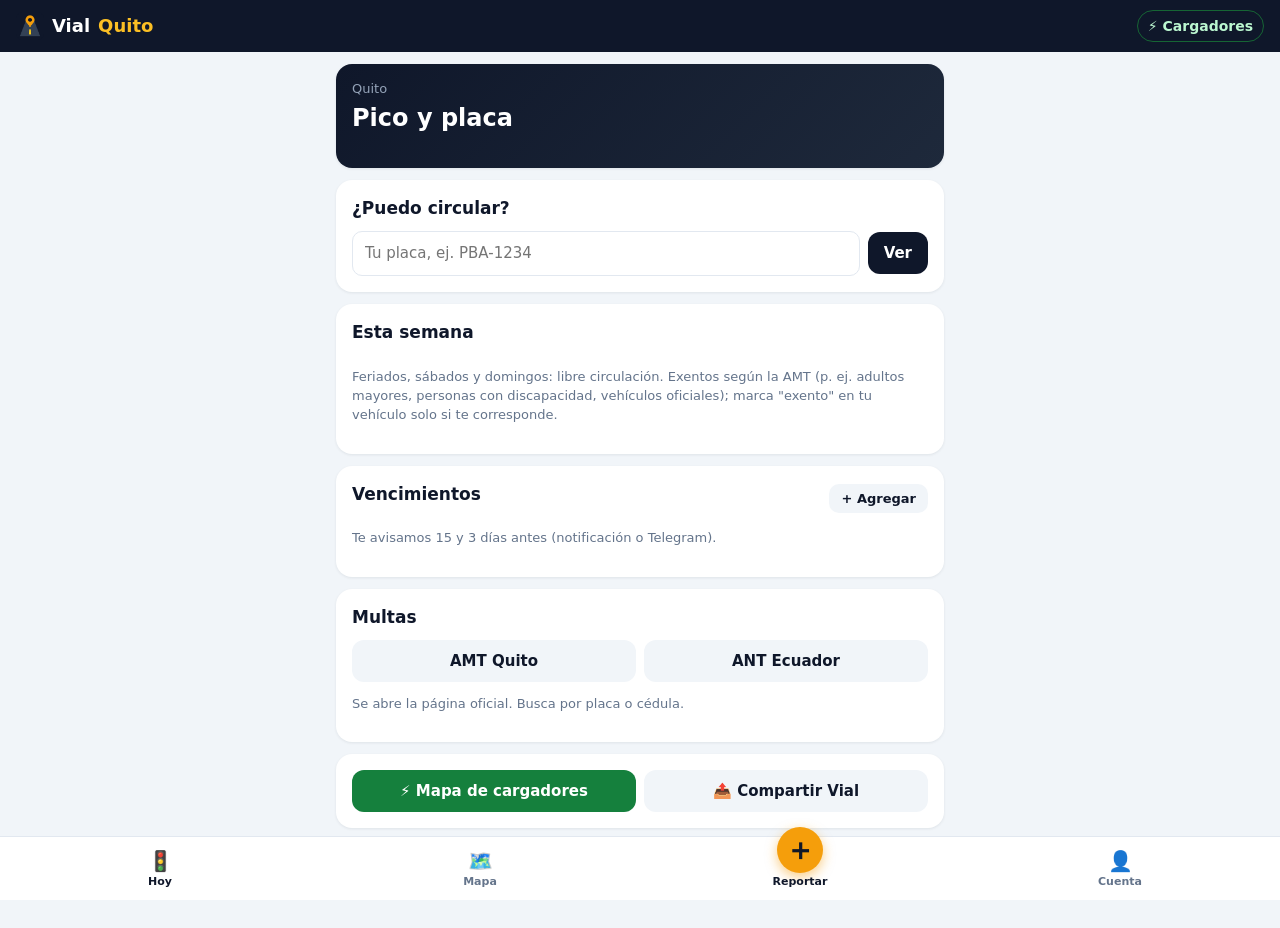
==== web/index.html @ c2eb2da4 "Vial Quito: PWA, app Android (TWA), esquema Supabase y funciones Co-Authored-By: Claude Opus 5.5 <no" ====
<!doctype html>
<html lang="es">
<head>
<meta charset="utf-8">
<meta name="viewport" content="width=device-width, initial-scale=1, viewport-fit=cover">
<title>Vial Quito · Pico y placa y reportes de tránsito en vivo</title>
<meta name="description" content="¿Puedo circular hoy? Pico y placa de Quito con cuenta regresiva, recordatorio de matrícula y revisión, y mapa en vivo de tráfico, accidentes, controles y vías cerradas reportados por la comunidad.">
<meta name="theme-color" content="#0f172a">
<link rel="canonical" href="https://evcarga.github.io/vial/">
<link rel="manifest" href="manifest.webmanifest">
<link rel="icon" href="icons/favicon.png" type="image/png">
<link rel="apple-touch-icon" href="icons/apple-touch-icon.png">
<meta property="og:type" content="website">
<meta property="og:title" content="Vial Quito · ¿Puedo circular hoy?">
<meta property="og:description" content="Pico y placa, vencimientos y mapa en vivo de tráfico, accidentes y controles en Quito.">
<meta property="og:url" content="https://evcarga.github.io/vial/">
<meta property="og:image" content="https://evcarga.github.io/vial/icons/icon-512.png">
<link rel="stylesheet" href="https://unpkg.com/leaflet@1.9.4/dist/leaflet.css">
<link rel="stylesheet" href="styles.css">
</head>
<body>
<header class="top">
  <div class="brand"><img src="icons/icon-192.png" alt="" width="28" height="28"><b>Vial</b><span>Quito</span></div>
  <a class="ev" href="https://evcarga.github.io/" target="_blank" rel="noopener">⚡ Cargadores</a>
</header>

<div id="banner-update" class="banner hidden">
  <span id="banner-update-txt">📲 Hay una nueva versión de la app.</span>
  <a id="banner-update-btn" class="btn sm amber" href="#">Actualizar</a>
</div>

<main>
  <!-- ================= HOY ================= -->
  <section id="tab-hoy" class="tab active">
    <div class="card pp">
      <div class="muted small" id="pp-fecha">Quito</div>
      <h1 id="pp-titulo">Pico y placa</h1>
      <div id="pp-digitos" class="digitos"></div>
      <div id="pp-estado" class="estado"></div>
      <div class="muted small" id="pp-franjas"></div>
    </div>

    <div class="card">
      <h2>¿Puedo circular?</h2>
      <form id="form-placa" class="row">
        <input id="placa-rapida" placeholder="Tu placa, ej. PBA-1234" maxlength="9" autocomplete="off" autocapitalize="characters">
        <button class="btn">Ver</button>
      </form>
      <div id="placa-resultado"></div>
      <div id="mis-vehiculos-hoy"></div>
    </div>

    <div class="card">
      <h2>Esta semana</h2>
      <div id="pp-semana" class="semana"></div>
      <p class="muted small">Feriados, sábados y domingos: libre circulación. Exentos según la AMT (p. ej. adultos mayores, personas con discapacidad, vehículos oficiales); marca "exento" en tu vehículo solo si te corresponde.</p>
    </div>

    <div class="card" id="card-vencimientos">
      <div class="row between"><h2>Vencimientos</h2><button class="btn sm ghost" data-need-login onclick="abrirVencimiento()">+ Agregar</button></div>
      <div id="lista-vencimientos" class="lista"></div>
      <p class="muted small">Te avisamos 15 y 3 días antes (notificación o Telegram).</p>
    </div>

    <div class="card">
      <h2>Multas</h2>
      <div class="grid2">
        <a class="btn ghost" href="https://www.amt.gob.ec/" target="_blank" rel="noopener">AMT Quito</a>
        <a class="btn ghost" href="https://www.ant.gob.ec/" target="_blank" rel="noopener">ANT Ecuador</a>
      </div>
      <p class="muted small">Se abre la página oficial. Busca por placa o cédula.</p>
    </div>

    <div class="card">
      <div class="grid2">
        <a class="btn ev-btn" href="https://evcarga.github.io/" target="_blank" rel="noopener">⚡ Mapa de cargadores</a>
        <button class="btn ghost" onclick="compartirApp()">📤 Compartir Vial</button>
      </div>
      <a id="btn-apk" class="btn amber full hidden" href="https://github.com/evcarga/vial/releases/latest/download/vial.apk">📲 Descargar app Android</a>
      <button id="btn-instalar" class="btn ghost full hidden">➕ Instalar en este teléfono</button>
    </div>
  </section>

  <!-- ================= MAPA ================= -->
  <section id="tab-mapa" class="tab">
    <div id="map"></div>
    <div class="map-tools">
      <button class="chip" onclick="centrarEnMi()">📍 Mi ubicación</button>
      <button class="chip" id="btn-cerca" onclick="toggleCerca()">📋 Cerca de mí</button>
      <button class="chip" onclick="abrirRadar(false)">📸 Sugerir radar</button>
    </div>
    <div id="cerca" class="sheet-list hidden"></div>
  </section>

  <!-- ================= CUENTA ================= -->
  <section id="tab-cuenta" class="tab">
    <div id="cuenta-anon">
      <div class="card">
        <h2>Ingresa a Vial</h2>
        <p class="muted small">Para ver el mapa no necesitas cuenta. Para reportar, guardar tus vehículos y recibir avisos, sí.</p>
        <button class="btn google full" onclick="loginGoogle()"><img src="https://www.gstatic.com/firebasejs/ui/2.0.0/images/auth/google.svg" alt="" width="18" height="18"> Continuar con Google</button>
        <div class="sep"><span>o con PIN</span></div>
        <form id="form-auth">
          <label id="lbl-nombre" class="hidden">Primer nombre<input id="auth-nombre" maxlength="40" autocomplete="given-name"></label>
          <label>Correo o WhatsApp<input id="auth-contacto" placeholder="tu@correo.com o 09XXXXXXXX" autocomplete="username" required></label>
          <p class="muted small">¿No tienes correo? Escribe tu número de WhatsApp.</p>
          <label>PIN de 4 dígitos<input id="auth-pin" type="password" inputmode="numeric" pattern="\d{4}" maxlength="4" autocomplete="current-password" required></label>
          <label id="lbl-pin2" class="hidden">Repite el PIN<input id="auth-pin2" type="password" inputmode="numeric" pattern="\d{4}" maxlength="4" autocomplete="new-password"></label>
          <div id="auth-error" class="error"></div>
          <button class="btn full" id="btn-auth">Ingresar</button>
        </form>
        <p class="center small"><a href="#" id="toggle-auth">¿Nuevo? Crear cuenta</a></p>
        <p class="muted small">Solo pedimos tu primer nombre, tu correo o WhatsApp y un PIN. Tras 3 PIN incorrectos la cuenta se bloquea un tiempo.</p>
      </div>
    </div>

    <div id="cuenta-user" class="hidden">
      <div class="card">
        <div class="row between"><h2>Hola, <span id="u-nombre"></span> 👋</h2><button class="btn sm ghost" onclick="editarNombre()">Editar</button></div>
        <div class="muted small" id="u-contacto"></div>
      </div>

      <div class="card">
        <div class="row between"><h2>Mis vehículos</h2><button class="btn sm ghost" onclick="abrirVehiculo()">+ Agregar</button></div>
        <div id="lista-vehiculos" class="lista"></div>
      </div>

      <div class="card">
        <div class="row between"><h2>Mis zonas de alerta</h2><button class="btn sm ghost" onclick="abrirZona()">+ Agregar</button></div>
        <div id="lista-zonas" class="lista"></div>
        <p class="muted small">Solo te avisamos de reportes dentro de tus zonas (casa, trabajo, tu ruta).</p>
      </div>

      <div class="card">
        <h2>Avisos</h2>
        <label class="switch"><input type="checkbox" id="sw-push"> Notificaciones en este teléfono</label>
        <label class="switch"><input type="checkbox" id="sw-noche"> Aviso la noche anterior (pico y placa y vencimientos)</label>
        <div class="row between top-gap"><span>Telegram</span><button class="btn sm ghost" id="btn-telegram" onclick="vincularTelegram()">Vincular</button></div>
        <p class="muted small" id="telegram-txt">Respaldo para iPhone o si prefieres Telegram.</p>
      </div>

      <div class="card">
        <h2>🏆 Ranking semanal</h2>
        <div id="ranking" class="lista"></div>
        <p class="muted small">Ganas puntos cuando otros confirman tus reportes y cuando confirmas los de otros.</p>
      </div>

      <div class="card">
        <div class="grid2">
          <button class="btn ghost" onclick="cambiarPin()">Cambiar PIN</button>
          <button class="btn ghost" onclick="salir()">Cerrar sesión</button>
        </div>
      </div>

      <!-- ===== ADMIN ===== -->
      <div id="admin" class="hidden">
        <div class="card admin">
          <h2>🛠️ Admin · Reportes</h2>
          <div id="adm-reportes" class="lista"></div>
        </div>
        <div class="card admin">
          <h2>🛠️ Admin · Usuarios</h2>
          <input id="adm-buscar" placeholder="Buscar nombre o contacto" oninput="pintarUsuarios()">
          <div id="adm-usuarios" class="lista"></div>
        </div>
        <div class="card admin">
          <div class="row between"><h2>🛠️ Admin · Radares fijos</h2><button class="btn sm ghost" onclick="abrirRadar(true)">+ En el mapa</button></div>
          <div id="adm-radares" class="lista"></div>
        </div>
        <div class="card admin">
          <h2>🛠️ Admin · Feriados (sin pico y placa)</h2>
          <form id="form-feriado" class="row"><input type="date" id="fer-fecha" required><input id="fer-nombre" placeholder="Nombre" required maxlength="40"><button class="btn sm">+</button></form>
          <div id="adm-feriados" class="lista"></div>
        </div>
        <div class="card admin">
          <h2>🛠️ Admin · Telegram</h2>
          <form id="form-tg" class="row"><input id="tg-bot" placeholder="usuario_del_bot (sin @)"><button class="btn sm">Guardar</button></form>
        </div>
        <div class="card admin">
          <h2>🛠️ Admin · App Android</h2>
          <div id="adm-versiones" class="lista"></div>
          <form id="form-version">
            <label>Novedades de la nueva versión<textarea id="ver-notas" maxlength="500" rows="2" placeholder="Qué cambió"></textarea></label>
            <label class="switch"><input type="checkbox" id="ver-obligatoria"> Actualización obligatoria</label>
            <button class="btn full amber">Compilar y enviar actualización</button>
          </form>
          <p class="muted small">GitHub compila la APK (unos 5 min) y luego se avisa a todos por notificación y Telegram.</p>
        </div>
      </div>
    </div>

    <p class="center small"><a href="privacidad.html">Privacidad y reglas</a> · <a href="https://evcarga.github.io/">EvCarga Ecuador</a></p>
  </section>
</main>

<!-- Barra inferior -->
<nav class="bottom">
  <button data-tab="hoy" class="active"><span>🚦</span>Hoy</button>
  <button data-tab="mapa"><span>🗺️</span>Mapa</button>
  <button class="reportar" onclick="abrirReportar()"><span>＋</span>Reportar</button>
  <button data-tab="cuenta"><span>👤</span>Cuenta</button>
</nav>

<!-- Hoja: reportar (2 toques) -->
<div id="hoja-reportar" class="modal hidden" onclick="if(event.target===this)cerrar(this)">
  <div class="sheet">
    <div class="row between"><h2>¿Qué pasa?</h2><button class="x" onclick="cerrar('hoja-reportar')">✕</button></div>
    <div class="tipos" id="tipos"></div>
    <p class="muted small">Se usa tu ubicación actual. 🚫 Nada de fotos de heridos ni de rostros.</p>
  </div>
</div>

<!-- Hoja: reporte enviado -->
<div id="hoja-enviado" class="modal hidden" onclick="if(event.target===this)cerrar(this)">
  <div class="sheet">
    <div class="row between"><h2>✅ Reporte enviado</h2><button class="x" onclick="cerrar('hoja-enviado')">✕</button></div>
    <p class="muted small" id="enviado-txt"></p>
    <label>Comentario (opcional)<input id="env-coment" maxlength="280" placeholder="Ej. carril derecho cerrado"></label>
    <label class="btn ghost full">📷 Agregar foto (opcional)<input id="env-foto" type="file" accept="image/*" capture="environment" hidden></label>
    <img id="env-prev" class="prev hidden" alt="">
    <p class="muted small">🚫 Nada de fotos de heridos ni de rostros.</p>
    <div class="grid2">
      <button class="btn" id="env-guardar">Guardar</button>
      <button class="btn wa" id="env-wa">Compartir al grupo</button>
    </div>
  </div>
</div>

<!-- Hoja genérica de formularios -->
<div id="hoja-form" class="modal hidden" onclick="if(event.target===this)cerrar(this)">
  <div class="sheet">
    <div class="row between"><h2 id="form-titulo"></h2><button class="x" onclick="cerrar('hoja-form')">✕</button></div>
    <form id="form-generico"></form>
  </div>
</div>

<div id="toast" class="toast hidden"></div>

<script src="https://unpkg.com/leaflet@1.9.4/dist/leaflet.js"></script>
<script src="https://cdn.jsdelivr.net/npm/@supabase/supabase-js@2.45.4/dist/umd/supabase.min.js"></script>
<script src="app.js"></script>
</body>
</html>
---- web/styles.css ----
:root {
  --bg: #f1f5f9; --card: #fff; --txt: #0f172a; --muted: #64748b; --line: #e2e8f0;
  --pri: #0f172a; --amber: #f59e0b; --ok: #16a34a; --bad: #dc2626; --blue: #2563eb;
  --nav: 64px;
}
* { box-sizing: border-box; }
html, body { margin: 0; height: 100%; }
body { font: 15px/1.45 system-ui, -apple-system, "Segoe UI", Roboto, sans-serif; background: var(--bg); color: var(--txt); }
a { color: var(--blue); }
h1 { font-size: 24px; margin: 2px 0 6px; }
h2 { font-size: 17px; margin: 0 0 10px; }
.hidden { display: none !important; }
.muted { color: var(--muted); } .small { font-size: 13px; } .center { text-align: center; }
.row { display: flex; gap: 8px; align-items: center; } .between { justify-content: space-between; } .top-gap { margin-top: 12px; }
.grid2 { display: grid; grid-template-columns: 1fr 1fr; gap: 8px; }
.full { width: 100%; margin-top: 8px; }

.top { position: sticky; top: 0; z-index: 1001; display: flex; justify-content: space-between; align-items: center;
  padding: 10px 16px; padding-top: max(10px, env(safe-area-inset-top)); background: var(--pri); color: #fff; }
.brand { display: flex; align-items: center; gap: 8px; font-size: 18px; }
.brand img { border-radius: 7px; } .brand span { color: #fbbf24; font-weight: 600; }
.ev { color: #bbf7d0; text-decoration: none; font-weight: 600; font-size: 14px; border: 1px solid #166534; padding: 5px 10px; border-radius: 999px; }

main { max-width: 640px; margin: 0 auto; padding: 12px 16px calc(var(--nav) + 24px); }
.tab { display: none; } .tab.active { display: block; }
.card { background: var(--card); border-radius: 16px; padding: 16px; margin-bottom: 12px; box-shadow: 0 1px 3px rgba(15,23,42,.08); }
.card.admin { border: 2px dashed #cbd5e1; }

input, select, textarea { width: 100%; font: inherit; padding: 11px 12px; border: 1px solid var(--line); border-radius: 10px; background: #fff; color: var(--txt); }
label { display: block; font-size: 13px; color: var(--muted); margin: 8px 0; }
label input, label select, label textarea { margin-top: 4px; }
.row input { flex: 1; }
.btn { display: inline-flex; justify-content: center; align-items: center; gap: 8px; border: 0; border-radius: 12px; padding: 12px 16px;
  font: 600 15px system-ui, sans-serif; background: var(--pri); color: #fff; cursor: pointer; text-decoration: none; text-align: center; }
.btn.sm { padding: 7px 12px; font-size: 13px; border-radius: 10px; }
.btn.ghost { background: #f1f5f9; color: var(--txt); }
.btn.amber { background: var(--amber); color: #111827; }
.btn.wa { background: #16a34a; } .btn.ev-btn { background: #15803d; }
.btn.google { background: #fff; color: #111827; border: 1px solid var(--line); }
.btn.danger { background: #fee2e2; color: var(--bad); }
.btn:disabled { opacity: .6; }
.error { color: var(--bad); font-size: 14px; min-height: 18px; margin: 4px 0; }
.sep { display: flex; align-items: center; gap: 8px; color: var(--muted); font-size: 12px; margin: 14px 0 4px; }
.sep::before, .sep::after { content: ""; flex: 1; height: 1px; background: var(--line); }
.switch { display: flex; gap: 10px; align-items: center; color: var(--txt); font-size: 14px; }
.switch input { width: 20px; height: 20px; margin: 0; }

/* Pico y placa */
.pp { background: linear-gradient(135deg, #0f172a, #1e293b); color: #fff; }
.pp .muted { color: #94a3b8; }
.digitos { display: flex; gap: 10px; margin: 6px 0 10px; }
.digitos b { width: 56px; height: 56px; border-radius: 14px; background: #fbbf24; color: #111827; font-size: 30px; display: grid; place-items: center; }
.estado { font-size: 17px; font-weight: 700; margin-bottom: 4px; }
.estado.on { color: #fca5a5; } .estado.off { color: #86efac; }
.semana { display: grid; grid-template-columns: repeat(5, 1fr); gap: 6px; text-align: center; }
.semana div { background: #f8fafc; border-radius: 10px; padding: 8px 2px; font-size: 13px; }
.semana div.hoy { background: #fef3c7; font-weight: 700; }
.semana b { display: block; font-size: 18px; }
.res { margin-top: 10px; padding: 12px; border-radius: 12px; font-weight: 600; }
.res.no { background: #fee2e2; color: #991b1b; } .res.si { background: #dcfce7; color: #166534; }

.lista > div { display: flex; justify-content: space-between; align-items: center; gap: 8px; padding: 10px 0; border-bottom: 1px solid var(--line); }
.lista > div:last-child { border-bottom: 0; }
.lista .acc { display: flex; gap: 6px; flex-shrink: 0; }
.vacio { color: var(--muted); font-size: 14px; padding: 6px 0; }

/* Mapa */
#tab-mapa.active { position: fixed; inset: 0; top: 0; padding: 0; }
#map { position: fixed; left: 0; right: 0; top: 52px; bottom: var(--nav); z-index: 1; }
.map-tools { position: fixed; top: 64px; left: 12px; right: 12px; z-index: 500; display: flex; gap: 8px; justify-content: flex-end; }
.chip { background: #fff; border: 0; border-radius: 999px; padding: 8px 12px; font: 600 13px system-ui; box-shadow: 0 2px 8px rgba(0,0,0,.18); }
.sheet-list { position: fixed; left: 0; right: 0; bottom: var(--nav); max-height: 45vh; overflow: auto; background: #fff; z-index: 600;
  border-radius: 18px 18px 0 0; padding: 8px 16px; box-shadow: 0 -4px 16px rgba(0,0,0,.15); }
.pin { width: 34px; height: 34px; border-radius: 50%; display: grid; place-items: center; font-size: 18px; border: 2px solid #fff; box-shadow: 0 2px 6px rgba(0,0,0,.35); }
.pin.radar-fijo { border-radius: 8px; background: #1e293b; }
.pin.yo { width: 18px; height: 18px; background: #2563eb; border: 3px solid #fff; }
.pop h3 { margin: 0 0 4px; font-size: 15px; } .pop p { margin: 4px 0; }
.pop img { width: 100%; border-radius: 8px; margin-top: 4px; }
.pop .row { margin-top: 8px; flex-wrap: wrap; }

/* Barra inferior */
nav.bottom { position: fixed; bottom: 0; left: 0; right: 0; height: var(--nav); background: #fff; display: grid; grid-template-columns: repeat(4, 1fr);
  border-top: 1px solid var(--line); z-index: 1000; padding-bottom: env(safe-area-inset-bottom); }
nav.bottom button { background: none; border: 0; font: 600 11px system-ui; color: var(--muted); display: flex; flex-direction: column; align-items: center; justify-content: center; gap: 2px; }
nav.bottom button span { font-size: 20px; }
nav.bottom button.active { color: var(--txt); }
nav.bottom .reportar span { background: var(--amber); color: #111827; width: 46px; height: 46px; border-radius: 50%; display: grid; place-items: center;
  font-size: 30px; margin-top: -22px; box-shadow: 0 4px 12px rgba(245,158,11,.5); }
nav.bottom .reportar { color: var(--txt); }

/* Modales */
.modal { position: fixed; inset: 0; background: rgba(15,23,42,.5); z-index: 2000; display: flex; align-items: flex-end; justify-content: center; }
.sheet { background: #fff; width: 100%; max-width: 640px; border-radius: 20px 20px 0 0; padding: 18px 16px calc(18px + env(safe-area-inset-bottom)); max-height: 90vh; overflow: auto; }
.x { background: #f1f5f9; border: 0; width: 34px; height: 34px; border-radius: 50%; font-size: 16px; }
.tipos { display: grid; grid-template-columns: 1fr 1fr; gap: 10px; }
.tipos button { border: 0; border-radius: 16px; padding: 16px 8px; font: 700 15px system-ui; display: flex; flex-direction: column; align-items: center; gap: 6px; color: #111827; }
.tipos button span { font-size: 32px; }
.tipos button:last-child:nth-child(odd) { grid-column: span 2; }
.prev { width: 100%; max-height: 220px; object-fit: cover; border-radius: 12px; margin: 6px 0; }

.banner { position: sticky; top: 52px; z-index: 1001; background: #fef3c7; padding: 10px 16px; display: flex; justify-content: space-between; align-items: center; gap: 10px; font-size: 14px; }
.toast { position: fixed; left: 50%; transform: translateX(-50%); bottom: calc(var(--nav) + 16px); background: #111827; color: #fff; padding: 12px 18px;
  border-radius: 12px; z-index: 3000; font-size: 14px; max-width: 90%; text-align: center; }
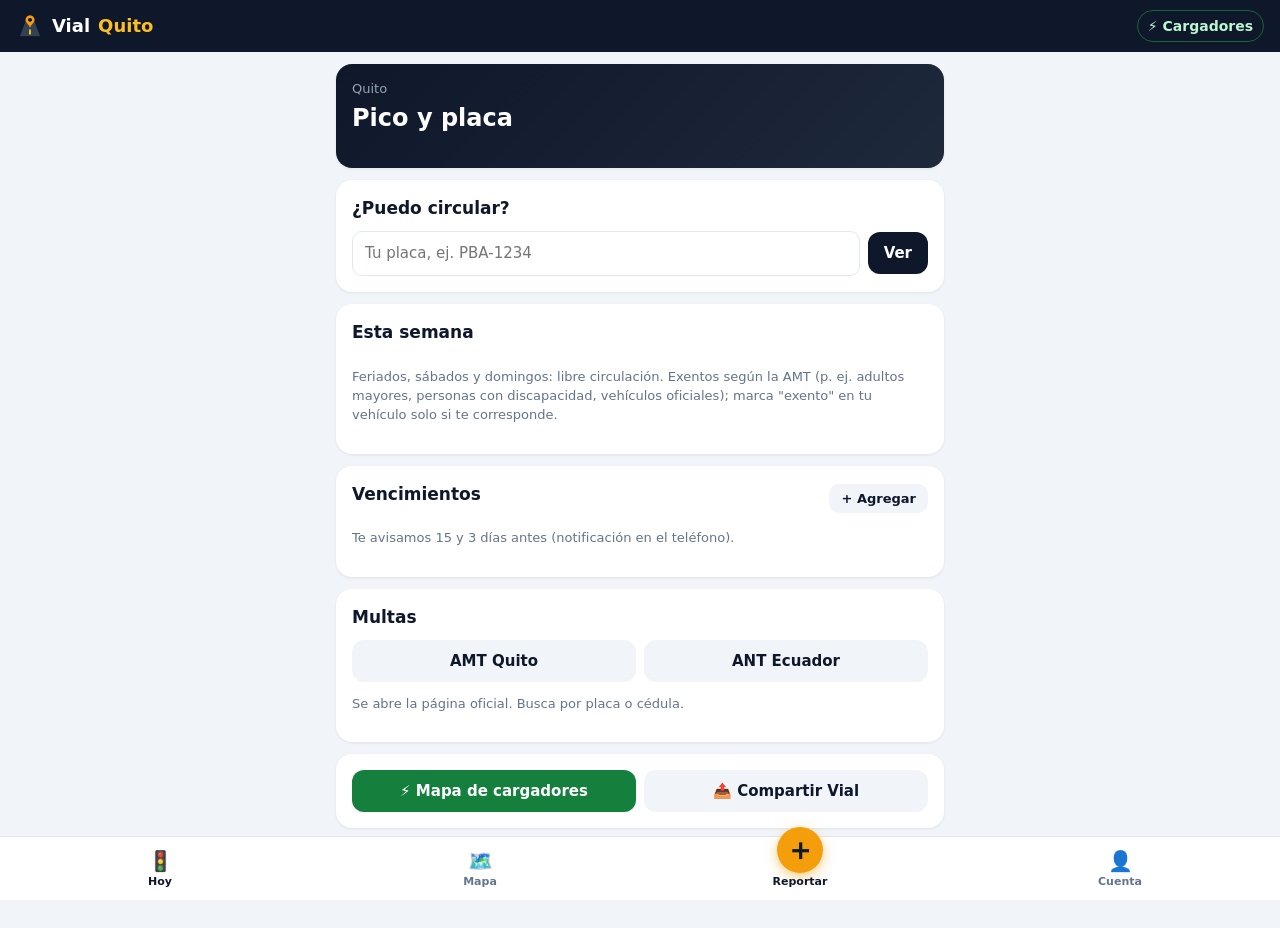
==== commit 6b92992e: "Sin WhatsApp: compartir con el menú del teléfono; Telegram oculto hasta configurar el bot Co-Authore" ====
--- a/web/index.html
+++ b/web/index.html
@@ -59,7 +59,7 @@
     <div class="card" id="card-vencimientos">
       <div class="row between"><h2>Vencimientos</h2><button class="btn sm ghost" data-need-login onclick="abrirVencimiento()">+ Agregar</button></div>
       <div id="lista-vencimientos" class="lista"></div>
-      <p class="muted small">Te avisamos 15 y 3 días antes (notificación o Telegram).</p>
+      <p class="muted small">Te avisamos 15 y 3 días antes (notificación en el teléfono).</p>
     </div>
 
     <div class="card">
@@ -85,9 +85,9 @@
   <section id="tab-mapa" class="tab">
     <div id="map"></div>
     <div class="map-tools">
-      <button class="chip" onclick="centrarEnMi()">📍 Mi ubicación</button>
+      <button class="chip" onclick="centrarEnMi()">📍 Yo</button>
       <button class="chip" id="btn-cerca" onclick="toggleCerca()">📋 Cerca de mí</button>
-      <button class="chip" onclick="abrirRadar(false)">📸 Sugerir radar</button>
+      <button class="chip" onclick="abrirRadar(false)">📸 Radar</button>
     </div>
     <div id="cerca" class="sheet-list hidden"></div>
   </section>
@@ -102,15 +102,15 @@
         <div class="sep"><span>o con PIN</span></div>
         <form id="form-auth">
           <label id="lbl-nombre" class="hidden">Primer nombre<input id="auth-nombre" maxlength="40" autocomplete="given-name"></label>
-          <label>Correo o WhatsApp<input id="auth-contacto" placeholder="tu@correo.com o 09XXXXXXXX" autocomplete="username" required></label>
-          <p class="muted small">¿No tienes correo? Escribe tu número de WhatsApp.</p>
+          <label>Correo o celular<input id="auth-contacto" placeholder="tu@correo.com o 09XXXXXXXX" autocomplete="username" required></label>
+          <p class="muted small">¿No tienes correo? Escribe tu número de celular.</p>
           <label>PIN de 4 dígitos<input id="auth-pin" type="password" inputmode="numeric" pattern="\d{4}" maxlength="4" autocomplete="current-password" required></label>
           <label id="lbl-pin2" class="hidden">Repite el PIN<input id="auth-pin2" type="password" inputmode="numeric" pattern="\d{4}" maxlength="4" autocomplete="new-password"></label>
           <div id="auth-error" class="error"></div>
           <button class="btn full" id="btn-auth">Ingresar</button>
         </form>
         <p class="center small"><a href="#" id="toggle-auth">¿Nuevo? Crear cuenta</a></p>
-        <p class="muted small">Solo pedimos tu primer nombre, tu correo o WhatsApp y un PIN. Tras 3 PIN incorrectos la cuenta se bloquea un tiempo.</p>
+        <p class="muted small">Solo pedimos tu primer nombre, tu correo o celular y un PIN. Tras 3 PIN incorrectos la cuenta se bloquea un tiempo.</p>
       </div>
     </div>
 
@@ -135,8 +135,8 @@
         <h2>Avisos</h2>
         <label class="switch"><input type="checkbox" id="sw-push"> Notificaciones en este teléfono</label>
         <label class="switch"><input type="checkbox" id="sw-noche"> Aviso la noche anterior (pico y placa y vencimientos)</label>
-        <div class="row between top-gap"><span>Telegram</span><button class="btn sm ghost" id="btn-telegram" onclick="vincularTelegram()">Vincular</button></div>
-        <p class="muted small" id="telegram-txt">Respaldo para iPhone o si prefieres Telegram.</p>
+        <div id="fila-telegram" class="hidden"><div class="row between top-gap"><span>Telegram (opcional)</span><button class="btn sm ghost" id="btn-telegram" onclick="vincularTelegram()">Vincular</button></div>
+        <p class="muted small" id="telegram-txt">Si prefieres recibir los avisos en Telegram.</p></div>
       </div>
 
       <div class="card">
@@ -173,7 +173,7 @@
           <div id="adm-feriados" class="lista"></div>
         </div>
         <div class="card admin">
-          <h2>🛠️ Admin · Telegram</h2>
+          <h2>🛠️ Admin · Telegram (opcional)</h2><p class="muted small">Déjalo vacío si no usas el bot. Todo funciona desde la app y la web.</p>
           <form id="form-tg" class="row"><input id="tg-bot" placeholder="usuario_del_bot (sin @)"><button class="btn sm">Guardar</button></form>
         </div>
         <div class="card admin">
@@ -184,7 +184,7 @@
             <label class="switch"><input type="checkbox" id="ver-obligatoria"> Actualización obligatoria</label>
             <button class="btn full amber">Compilar y enviar actualización</button>
           </form>
-          <p class="muted small">GitHub compila la APK (unos 5 min) y luego se avisa a todos por notificación y Telegram.</p>
+          <p class="muted small">GitHub compila la APK (unos 5 min) y luego se avisa a todos por notificación.</p>
         </div>
       </div>
     </div>
@@ -221,7 +221,7 @@
     <p class="muted small">🚫 Nada de fotos de heridos ni de rostros.</p>
     <div class="grid2">
       <button class="btn" id="env-guardar">Guardar</button>
-      <button class="btn wa" id="env-wa">Compartir al grupo</button>
+      <button class="btn ghost" id="env-wa">📤 Compartir</button>
     </div>
   </div>
 </div>
--- a/web/styles.css
+++ b/web/styles.css
@@ -68,7 +68,7 @@
 #tab-mapa.active { position: fixed; inset: 0; top: 0; padding: 0; }
 #map { position: fixed; left: 0; right: 0; top: 52px; bottom: var(--nav); z-index: 1; }
 .map-tools { position: fixed; top: 64px; left: 12px; right: 12px; z-index: 500; display: flex; gap: 8px; justify-content: flex-end; }
-.chip { background: #fff; border: 0; border-radius: 999px; padding: 8px 12px; font: 600 13px system-ui; box-shadow: 0 2px 8px rgba(0,0,0,.18); }
+.chip { white-space: nowrap; background: #fff; border: 0; border-radius: 999px; padding: 8px 12px; font: 600 13px system-ui; box-shadow: 0 2px 8px rgba(0,0,0,.18); }
 .sheet-list { position: fixed; left: 0; right: 0; bottom: var(--nav); max-height: 45vh; overflow: auto; background: #fff; z-index: 600;
   border-radius: 18px 18px 0 0; padding: 8px 16px; box-shadow: 0 -4px 16px rgba(0,0,0,.15); }
 .pin { width: 34px; height: 34px; border-radius: 50%; display: grid; place-items: center; font-size: 18px; border: 2px solid #fff; box-shadow: 0 2px 6px rgba(0,0,0,.35); }
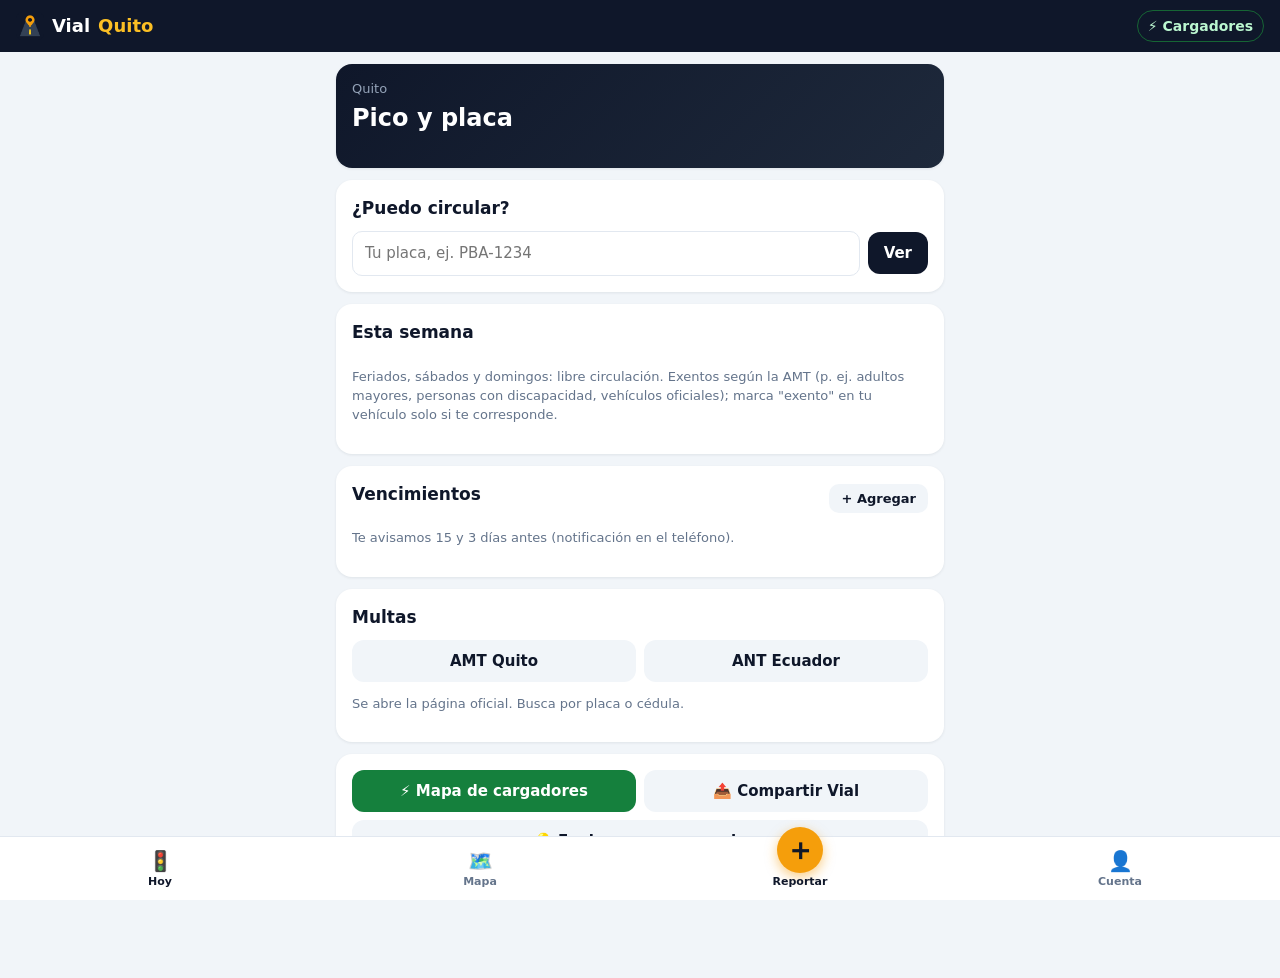
==== commit aa0600e1: "Botón de sugerencias (WhatsApp opcional para ser contactado) y lista en el admin Co-Authored-By: Cla" ====
--- a/web/index.html
+++ b/web/index.html
@@ -76,6 +76,7 @@
         <a class="btn ev-btn" href="https://evcarga.github.io/" target="_blank" rel="noopener">⚡ Mapa de cargadores</a>
         <button class="btn ghost" onclick="compartirApp()">📤 Compartir Vial</button>
       </div>
+      <button class="btn ghost full" onclick="abrirSugerencia()">💡 Enviar una sugerencia</button>
       <a id="btn-apk" class="btn amber full hidden" href="https://github.com/evcarga/vial/releases/latest/download/vial.apk">📲 Descargar app Android</a>
       <button id="btn-instalar" class="btn ghost full hidden">➕ Instalar en este teléfono</button>
     </div>
@@ -155,6 +156,10 @@
       <!-- ===== ADMIN ===== -->
       <div id="admin" class="hidden">
         <div class="card admin">
+          <h2>🛠️ Admin · Sugerencias</h2>
+          <div id="adm-sugerencias" class="lista"></div>
+        </div>
+        <div class="card admin">
           <h2>🛠️ Admin · Reportes</h2>
           <div id="adm-reportes" class="lista"></div>
         </div>
@@ -189,7 +194,7 @@
       </div>
     </div>
 
-    <p class="center small"><a href="privacidad.html">Privacidad y reglas</a> · <a href="https://evcarga.github.io/">EvCarga Ecuador</a></p>
+    <p class="center small"><a href="#" onclick="abrirSugerencia();return false">💡 Sugerencias</a> · <a href="privacidad.html">Privacidad y reglas</a> · <a href="https://evcarga.github.io/">EvCarga Ecuador</a></p>
   </section>
 </main>
 
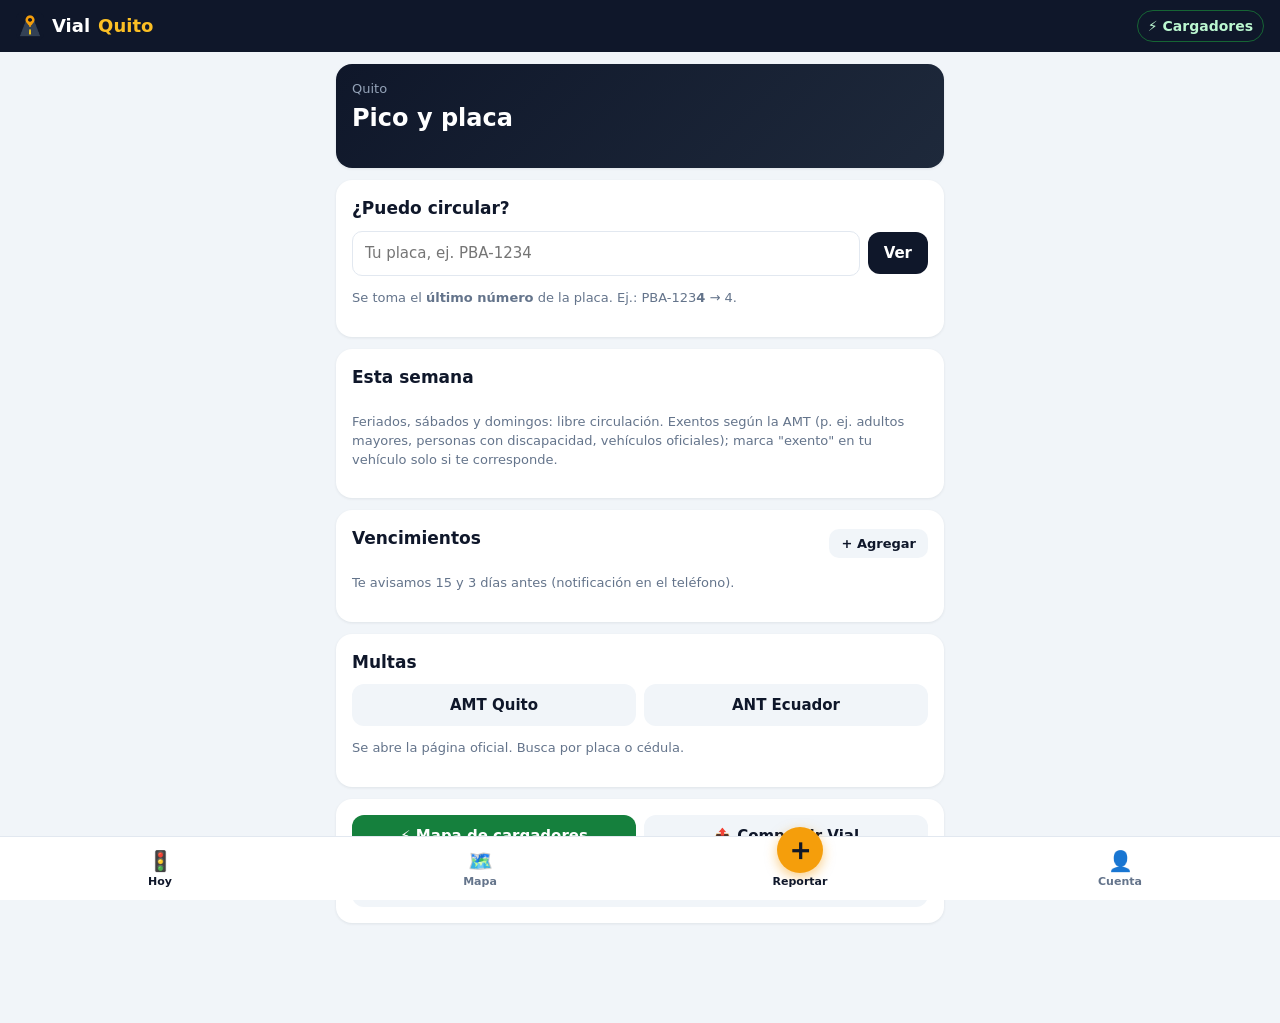
==== commit 58eae905: "Placa: mostrar el último número usado para el pico y placa Co-Authored-By: Claude Opus 5.5 <noreply@" ====
--- a/web/index.html
+++ b/web/index.html
@@ -46,6 +46,7 @@
         <input id="placa-rapida" placeholder="Tu placa, ej. PBA-1234" maxlength="9" autocomplete="off" autocapitalize="characters">
         <button class="btn">Ver</button>
       </form>
+      <p class="muted small">Se toma el <b>último número</b> de la placa. Ej.: PBA-123<b>4</b> → 4.</p>
       <div id="placa-resultado"></div>
       <div id="mis-vehiculos-hoy"></div>
     </div>
@@ -89,6 +90,7 @@
       <button class="chip" onclick="centrarEnMi()">📍 Yo</button>
       <button class="chip" id="btn-cerca" onclick="toggleCerca()">📋 Cerca de mí</button>
       <button class="chip" onclick="abrirRadar(false)">📸 Radar</button>
+      <button class="chip" onclick="verTraficoGoogle()">🚦 Tráfico</button>
     </div>
     <div id="cerca" class="sheet-list hidden"></div>
   </section>
@@ -156,6 +158,10 @@
       <!-- ===== ADMIN ===== -->
       <div id="admin" class="hidden">
         <div class="card admin">
+          <div class="row between"><h2>📊 Admin · Visitas y usuarios</h2><button class="btn sm ghost" onclick="pintarEstadisticas()">↻</button></div>
+          <div id="adm-estadisticas"><div class="vacio">Cargando…</div></div>
+        </div>
+        <div class="card admin">
           <h2>🛠️ Admin · Sugerencias</h2>
           <div id="adm-sugerencias" class="lista"></div>
         </div>
@@ -211,7 +217,7 @@
   <div class="sheet">
     <div class="row between"><h2>¿Qué pasa?</h2><button class="x" onclick="cerrar('hoja-reportar')">✕</button></div>
     <div class="tipos" id="tipos"></div>
-    <p class="muted small">Se usa tu ubicación actual. 🚫 Nada de fotos de heridos ni de rostros.</p>
+    <p class="muted small">Se usa tu ubicación actual. Los reportes se borran solos a las 24 horas. 🚫 Nada de fotos de heridos ni de rostros.</p>
   </div>
 </div>
 
